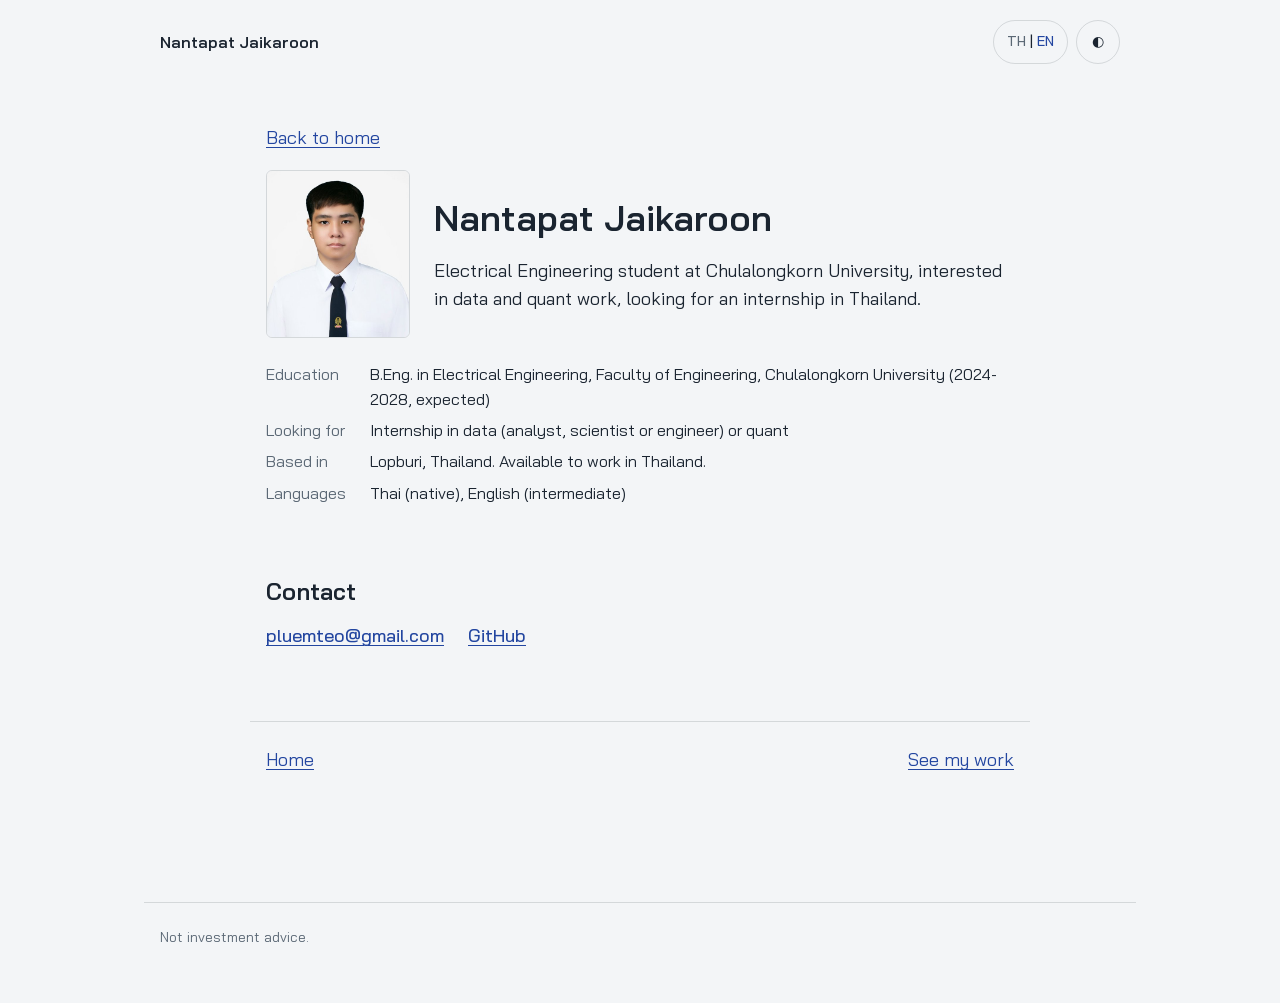
==== about.html @ 3c5bd8e3 "Add about page with photo, reword About section Co-Authored-By: Claude Opus 5.5 <noreply@anthropic.c" ====
<!doctype html>
<html lang="en">
<head>
<meta charset="utf-8">
<meta name="viewport" content="width=device-width, initial-scale=1">
<meta name="description" content="Nantapat Jaikaroon: Electrical Engineering student at Chulalongkorn University, interested in data and quant research, looking for an internship in Thailand.">
<title data-title-th="เกี่ยวกับผม: นันทพัทธ์ ใจการุณ" data-title-en="About: Nantapat Jaikaroon">About: Nantapat Jaikaroon</title>
<script>(function(){try{var s=localStorage.getItem("site-lang"),t=localStorage.getItem("site-theme")}catch(e){}var d=document.documentElement,l=(s==="th"||s==="en")?s:((navigator.language||"").toLowerCase().indexOf("th")===0?"th":"en");d.setAttribute("data-lang",l);d.setAttribute("lang",l);if(t==="light"||t==="dark")d.setAttribute("data-theme",t)})();</script>
<link rel="preconnect" href="https://fonts.googleapis.com">
<link rel="preconnect" href="https://fonts.gstatic.com" crossorigin>
<link rel="stylesheet" href="https://fonts.googleapis.com/css2?family=Bai+Jamjuree:wght@400;500;600&amp;display=swap">
<link rel="stylesheet" href="css/style.css">
<script src="js/site-config.js" defer></script>
<script src="js/main.js" defer></script>
</head>
<body>
<header class="site-header wide">
  <a class="home" href="index.html"><span lang="th" data-site="nameTh">นันทพัทธ์ ใจการุณ</span><span lang="en" data-site="nameEn">Nantapat Jaikaroon</span></a>
  <div class="controls">
    <button type="button" class="lang-toggle"><span data-l="th" class="off">TH</span> | <span data-l="en" class="on">EN</span><span class="sr-only" lang="th"> (เปลี่ยนภาษา)</span><span class="sr-only" lang="en"> (change language)</span></button>
    <button type="button" class="theme-toggle" data-label-th="ธีมมืด" data-label-en="Dark theme" aria-label="Dark theme" aria-pressed="false">◐</button>
  </div>
</header>

<main class="case-body">
  <header class="case-head wrap">
    <p><a href="index.html#about"><span lang="th">กลับหน้าแรก</span><span lang="en">Back to home</span></a></p>
    <div class="profile-head">
      <img class="profile-photo" src="assets/img/profile.jpg" width="480" height="561" alt="Portrait of Nantapat Jaikaroon in Chulalongkorn University student uniform" data-alt-th="รูปนันทพัทธ์ ใจการุณ ในชุดนิสิตจุฬาลงกรณ์มหาวิทยาลัย" data-alt-en="Portrait of Nantapat Jaikaroon in Chulalongkorn University student uniform">
      <div>
        <h1><span lang="th">นันทพัทธ์ ใจการุณ</span><span lang="en">Nantapat Jaikaroon</span></h1>
        <p class="lede" lang="th">นักศึกษาวิศวกรรมไฟฟ้า จุฬาลงกรณ์มหาวิทยาลัย ที่สนใจงานด้าน data และ quant กำลังหาที่ฝึกงานในประเทศไทย</p>
        <p class="lede" lang="en">Electrical Engineering student at Chulalongkorn University, interested in data and quant work, looking for an internship in Thailand.</p>
      </div>
    </div>
    <dl class="case-facts">
      <dt><span lang="th">การศึกษา</span><span lang="en">Education</span></dt>
      <dd><span lang="th">วิศวกรรมศาสตรบัณฑิต สาขาวิศวกรรมไฟฟ้า คณะวิศวกรรมศาสตร์ จุฬาลงกรณ์มหาวิทยาลัย (2024-2028, คาดว่าจะจบ)</span><span lang="en">B.Eng. in Electrical Engineering, Faculty of Engineering, Chulalongkorn University (2024-2028, expected)</span></dd>
      <dt><span lang="th">ตำแหน่งที่สนใจ</span><span lang="en">Looking for</span></dt>
      <dd><span lang="th">ฝึกงานด้าน data (analyst, scientist หรือ engineer) หรือ quant</span><span lang="en">Internship in data (analyst, scientist or engineer) or quant</span></dd>
      <dt><span lang="th">ที่อยู่</span><span lang="en">Based in</span></dt>
      <dd><span lang="th">ลพบุรี ประเทศไทย ทำงานได้ในประเทศไทย</span><span lang="en">Lopburi, Thailand. Available to work in Thailand.</span></dd>
      <dt><span lang="th">ภาษา</span><span lang="en">Languages</span></dt>
      <dd><span lang="th">ไทย (ภาษาแม่), อังกฤษ (ระดับกลาง)</span><span lang="en">Thai (native), English (intermediate)</span></dd>
    </dl>
  </header>

  <section class="wrap" aria-labelledby="contact-h">
    <h2 id="contact-h"><span lang="th">ติดต่อ</span><span lang="en">Contact</span></h2>
    <ul class="contact">
      <li><a data-site="email" href="mailto:pluemteo@gmail.com">pluemteo@gmail.com</a></li>
      <li hidden><a data-site="github" data-keep-text>GitHub</a></li>
      <li hidden><a data-site="linkedin" data-keep-text>LinkedIn</a></li>
    </ul>
  </section>

  <nav class="case-nav wrap" data-label-th="หน้าในเว็บ" data-label-en="Site pages" aria-label="Site pages">
    <a href="index.html"><span lang="th">หน้าแรก</span><span lang="en">Home</span></a>
    <a href="index.html#featured"><span lang="th">ดูผลงาน</span><span lang="en">See my work</span></a>
  </nav>
</main>

<footer class="site-footer wide">
  <p lang="th">ไม่ใช่คำแนะนำการลงทุน</p>
  <p lang="en">Not investment advice.</p>
</footer>
</body>
</html>
---- css/style.css ----
/* Tokens ------------------------------------------------------------- */
:root {
  --paper: #F3F5F7;
  --ink: #1A2430;
  --muted: #5B6875;
  --band: #C9D8EA;
  --cobalt: #2346A0;
  --realized: #A3244A;
  --rule: rgba(26, 36, 48, 0.14);
  color-scheme: light;

  --fs-sm: 0.875rem;
  --fs-base: 1rem;
  --fs-md: 1.125rem;
  --fs-lg: 1.5rem;
  --fs-xl: 2.25rem;
  --fs-hero: 3.25rem;

  --font: "Bai Jamjuree", system-ui, "Leelawadee UI", "Noto Sans Thai", sans-serif;
  --gutter: 16px;
}

@media (prefers-color-scheme: dark) {
  :root:not([data-theme="light"]) {
    --paper: #0F1620;
    --ink: #DDE4EC;
    --muted: #8A97A5;
    --band: #24364F;
    --cobalt: #7FA2E8;
    --realized: #E07A98;
    --rule: rgba(221, 228, 236, 0.14);
    color-scheme: dark;
  }
}

:root[data-theme="dark"] {
  --paper: #0F1620;
  --ink: #DDE4EC;
  --muted: #8A97A5;
  --band: #24364F;
  --cobalt: #7FA2E8;
  --realized: #E07A98;
  --rule: rgba(221, 228, 236, 0.14);
  color-scheme: dark;
}

/* Language switching: hide the language not chosen. No JS = both show. */
html[data-lang="th"] [lang="en"],
html[data-lang="en"] [lang="th"] {
  display: none !important;
}

/* Base ---------------------------------------------------------------- */
*,
*::before,
*::after { box-sizing: border-box; }

html { -webkit-text-size-adjust: 100%; }

body {
  margin: 0;
  background: var(--paper);
  color: var(--ink);
  font-family: var(--font);
  font-size: var(--fs-md);
  font-weight: 400;
  line-height: 1.55;
  font-variant-numeric: tabular-nums;
}

:lang(th) { line-height: 1.7; }

p, li, h1, h2, h3, td, th, figcaption { overflow-wrap: anywhere; }

h1, h2, h3 {
  font-weight: 600;
  line-height: 1.2;
  margin: 0 0 0.5em;
}
h1:lang(th), h2:lang(th), h3:lang(th) { line-height: 1.4; }

h1 { font-size: var(--fs-xl); }
h2 { font-size: var(--fs-lg); margin-top: 2.5rem; }
h3 { font-size: var(--fs-md); font-weight: 600; }

p { margin: 0 0 1em; }

a { color: var(--cobalt); text-underline-offset: 0.18em; text-decoration-thickness: 1px; }
a:hover { text-decoration-thickness: 2px; }

:focus-visible {
  outline: 2px solid var(--cobalt);
  outline-offset: 3px;
  border-radius: 2px;
}

img, svg { max-width: 100%; height: auto; display: block; }

code { font-family: inherit; font-size: 1em; font-weight: 500; }

/* visible to screen readers only */
.sr-only {
  position: absolute;
  width: 1px;
  height: 1px;
  margin: -1px;
  padding: 0;
  overflow: hidden;
  clip: rect(0 0 0 0);
  white-space: nowrap;
  border: 0;
}

/* Layout -------------------------------------------------------------- */
.wrap,
.wide {
  width: 100%;
  margin-inline: auto;
  padding-inline: var(--gutter);
}
.wrap { max-width: calc(68ch + 2 * var(--gutter)); }
.wide { max-width: calc(960px + 2 * var(--gutter)); }

/* Measure applies to text inside wide blocks too. */
.wide > p,
.wide > h2,
.wide > ul,
.wide > figcaption { max-width: 68ch; }

main { padding-bottom: 4rem; }
section { margin-top: 4.5rem; }

/* Header -------------------------------------------------------------- */
.site-header {
  display: flex;
  align-items: center;
  justify-content: space-between;
  gap: 1rem;
  padding-block: 1.25rem;
}
.site-header .home {
  color: var(--ink);
  text-decoration: none;
  font-weight: 600;
  font-size: var(--fs-base);
}
.controls { display: flex; gap: 0.5rem; }

.lang-toggle,
.theme-toggle {
  font: inherit;
  font-size: var(--fs-sm);
  font-weight: 500;
  color: var(--ink);
  background: transparent;
  border: 1px solid var(--rule);
  border-radius: 999px;
  padding: 0.35rem 0.8rem;
  min-height: 44px;
  min-width: 44px;
  cursor: pointer;
}
.lang-toggle:hover,
.theme-toggle:hover { border-color: var(--muted); }
.lang-toggle .on { color: var(--cobalt); }
.lang-toggle .off { color: var(--muted); }

/* Intro --------------------------------------------------------------- */
#intro { margin-top: 2.5rem; }
.hero-title {
  font-size: var(--fs-hero);
  font-weight: 600;
  line-height: 1.12;
  letter-spacing: -0.01em;
  max-width: 22ch;
  margin-bottom: 2rem;
}
.hero-title:lang(th) { line-height: 1.35; max-width: 24ch; }

.hero-chart { margin: 0; }
.hero-chart svg { width: 100%; }
.hero-chart text { fill: var(--muted); font-family: var(--font); font-size: 13px; }
.hero-chart .grid { stroke: var(--rule); stroke-width: 1; }
.hero-chart .forecast { fill: none; stroke: var(--cobalt); stroke-width: 2; }
.hero-chart .realized { fill: none; stroke: var(--realized); stroke-width: 1.25; opacity: 0.9; }
.hero-chart .band { fill: var(--band); }

/* --len = path length in viewBox units, written by scripts/build_hero_svg.py */
.line-draw {
  stroke-dasharray: var(--len);
  stroke-dashoffset: 0;
  animation: draw 1.6s ease-out both;
}
@keyframes draw {
  from { stroke-dashoffset: var(--len); }
  to { stroke-dashoffset: 0; }
}

.legend {
  display: flex;
  flex-wrap: wrap;
  gap: 0.5rem 1.25rem;
  margin: 0.75rem 0 0;
  padding: 0;
  list-style: none;
  font-size: var(--fs-sm);
  color: var(--muted);
}
.legend .key {
  display: inline-block;
  width: 1.4em;
  height: 0.6em;
  margin-right: 0.4em;
  vertical-align: middle;
}
.key-forecast { border-top: 2px solid var(--cobalt); height: 0 !important; }
.key-realized { border-top: 2px solid var(--realized); height: 0 !important; }
.key-band { background: var(--band); border: 1px solid var(--muted); }

.caption,
figcaption {
  font-size: var(--fs-sm);
  color: var(--muted);
  margin-top: 0.75rem;
}
.result-line {
  font-size: var(--fs-md);
  margin-top: 1.25rem;
}

/* Featured rows ------------------------------------------------------- */
.project-row {
  display: grid;
  grid-template-columns: 1fr;
  gap: 0.75rem 3rem;
  padding-block: 2.25rem;
  border-top: 1px solid var(--rule);
}
.project-row:first-of-type { border-top: 0; padding-top: 0.5rem; }
.project-row h3 { font-size: var(--fs-lg); margin: 0; }
.project-row .q { color: var(--muted); margin: 0; }
.project-row .a { margin: 0; }
.figure-num {
  display: inline-block;
  font-weight: 600;
  font-size: var(--fs-md);
  background: var(--band);
  padding: 0.2rem 0.55rem;
  border-radius: 4px;
  margin: 0.25rem 0 0.5rem;
}
.project-row .more { font-weight: 500; }

@media (min-width: 820px) {
  .project-row {
    grid-template-columns: minmax(0, 5fr) minmax(0, 6fr);
    align-items: start;
  }
  .project-row .side-q { grid-column: 1; }
  .project-row .side-a { grid-column: 2; }
}

/* Other work ---------------------------------------------------------- */
.other-list { list-style: none; margin: 0; padding: 0; }
.other-list li {
  padding-block: 1.1rem;
  border-top: 1px solid var(--rule);
}
.other-list li:first-child { border-top: 0; }
.other-list .name { font-weight: 600; display: block; }
.other-list .tools { color: var(--muted); font-size: var(--fs-sm); display: block; margin-bottom: 0.3rem; }

/* About / contact ----------------------------------------------------- */
.contact { list-style: none; padding: 0; margin: 1rem 0 0; display: flex; flex-wrap: wrap; gap: 0.5rem 1.5rem; }
.contact a { font-weight: 500; }

/* Footer -------------------------------------------------------------- */
.site-footer {
  margin-top: 4rem;
  padding-block: 1.5rem 2.5rem;
  border-top: 1px solid var(--rule);
  font-size: var(--fs-sm);
  color: var(--muted);
}

/* Case study ---------------------------------------------------------- */
.case-head { margin-top: 2.5rem; }
.case-head .lede { font-size: var(--fs-md); max-width: 60ch; }
.case-facts {
  display: grid;
  grid-template-columns: max-content 1fr;
  gap: 0.4rem 1.5rem;
  margin: 1.5rem 0 0;
  font-size: var(--fs-base);
}
.case-facts dt { color: var(--muted); }
.case-facts dd { margin: 0; }
@media (max-width: 480px) {
  .case-facts { grid-template-columns: 1fr; }
  .case-facts dd { margin-bottom: 0.5rem; }
}

.case-body h2 { margin-top: 3rem; }
.case-body ul { padding-left: 1.2em; }
.case-body li { margin-bottom: 0.4em; }
.case-figure { margin: 2rem 0; }
.case-figure img { border: 1px solid var(--rule); border-radius: 4px; }

.table-scroll { overflow-x: auto; margin: 1.5rem 0 0.5rem; }
.result-table {
  border-collapse: collapse;
  width: 100%;
  font-size: var(--fs-base);
  min-width: 30rem;
}
.result-table th,
.result-table td {
  overflow-wrap: normal;
  text-align: left;
  padding: 0.55rem 0.9rem 0.55rem 0;
  border-bottom: 1px solid var(--rule);
  vertical-align: top;
}
.result-table th { font-weight: 500; color: var(--muted); }
.result-table td.num,
.result-table th.num { text-align: right; }
.result-table .sig { font-weight: 600; }
.source { font-size: var(--fs-sm); color: var(--muted); }

.case-nav {
  display: flex;
  justify-content: space-between;
  flex-wrap: wrap;
  gap: 1rem;
  margin-top: 4rem;
  padding-top: 1.5rem;
  border-top: 1px solid var(--rule);
}

/* Motion preference --------------------------------------------------- */
@media (prefers-reduced-motion: reduce) {
  .line-draw { animation: none; stroke-dasharray: none; }
  * { scroll-behavior: auto !important; }
}

@media print {
  .line-draw { animation: none; stroke-dasharray: none; }
}

@media (max-width: 600px) {
  :root { --fs-hero: 2.25rem; --fs-xl: 1.75rem; }
  section { margin-top: 3.5rem; }
  /* the 960-unit chart renders at ~35% here, so scale strokes and labels back up */
  .hero-chart .forecast { stroke-width: 5; }
  .hero-chart .realized { stroke-width: 3; }
  .hero-chart text { font-size: 30px; }
  .result-table td.num, .result-table th.num { white-space: nowrap; }
}

/* Code links ---------------------------------------------------------- */
.other-list .code { display: block; width: fit-content; margin-top: 0.4rem; font-size: var(--fs-sm); font-weight: 500; }
.code-link { margin-top: 2rem; font-weight: 500; }

/* Profile page -------------------------------------------------------- */
.profile-head { display: grid; grid-template-columns: 9rem 1fr; gap: 1.5rem; align-items: center; }
.profile-photo { width: 9rem; aspect-ratio: 480 / 561; object-fit: cover; border-radius: 6px; border: 1px solid var(--rule); }
.profile-head h1 { margin-top: 0; }
.profile-head .lede:last-child { margin-bottom: 0; }
@media (max-width: 480px) {
  .profile-head { grid-template-columns: 1fr; gap: 1rem; }
  .profile-photo { width: 8rem; }
}
.case-body .contact { padding-left: 0; }
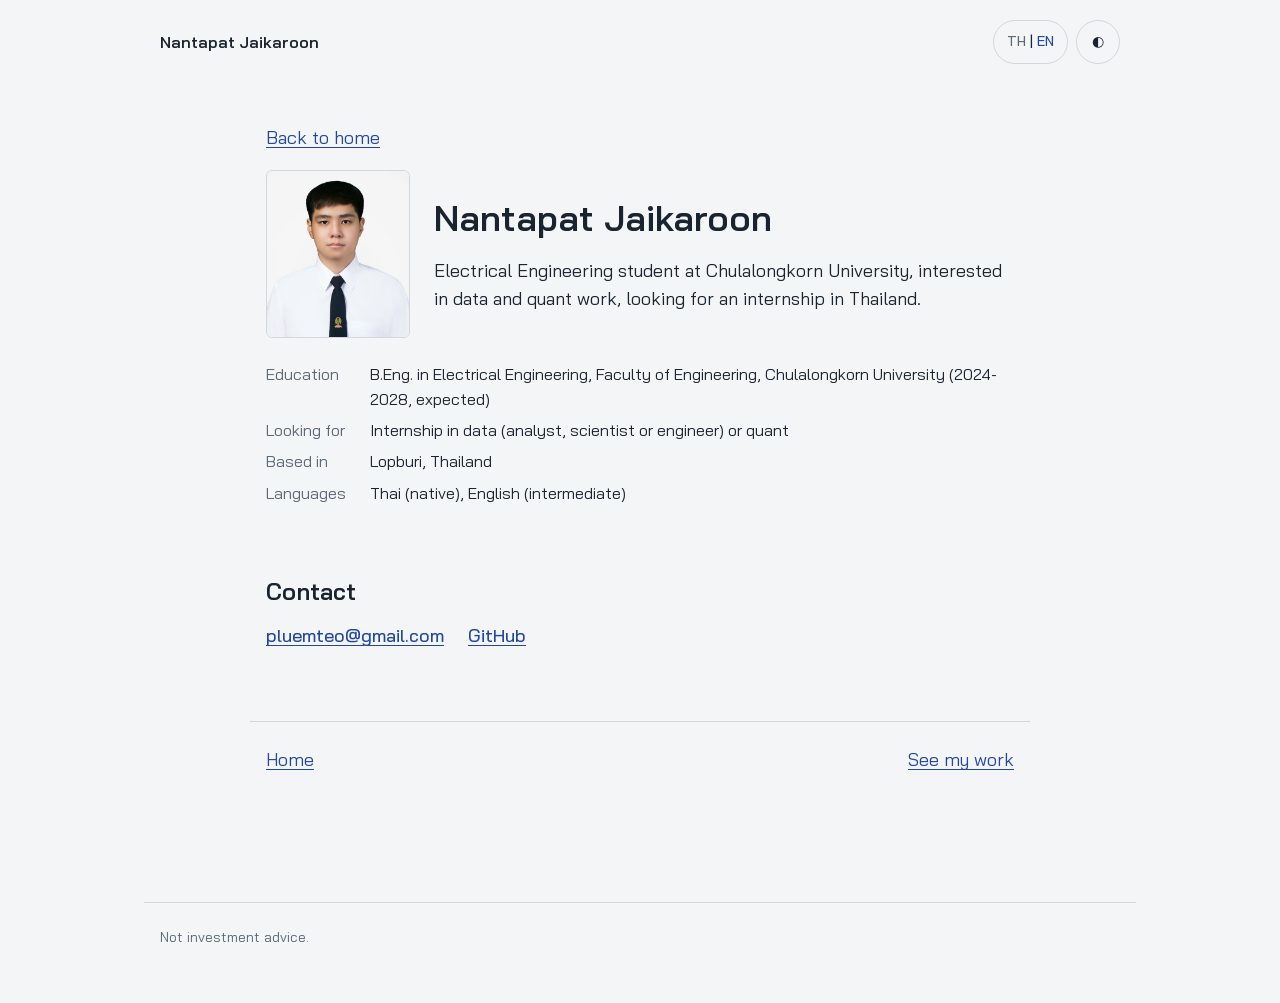
==== commit 04b4e4aa: "About page: drop availability sentence Co-Authored-By: Claude Opus 5.5 <noreply@anthropic.com>" ====
--- a/about.html
+++ b/about.html
@@ -39,7 +39,7 @@
       <dt><span lang="th">ตำแหน่งที่สนใจ</span><span lang="en">Looking for</span></dt>
       <dd><span lang="th">ฝึกงานด้าน data (analyst, scientist หรือ engineer) หรือ quant</span><span lang="en">Internship in data (analyst, scientist or engineer) or quant</span></dd>
       <dt><span lang="th">ที่อยู่</span><span lang="en">Based in</span></dt>
-      <dd><span lang="th">ลพบุรี ประเทศไทย ทำงานได้ในประเทศไทย</span><span lang="en">Lopburi, Thailand. Available to work in Thailand.</span></dd>
+      <dd><span lang="th">ลพบุรี ประเทศไทย</span><span lang="en">Lopburi, Thailand</span></dd>
       <dt><span lang="th">ภาษา</span><span lang="en">Languages</span></dt>
       <dd><span lang="th">ไทย (ภาษาแม่), อังกฤษ (ระดับกลาง)</span><span lang="en">Thai (native), English (intermediate)</span></dd>
     </dl>
